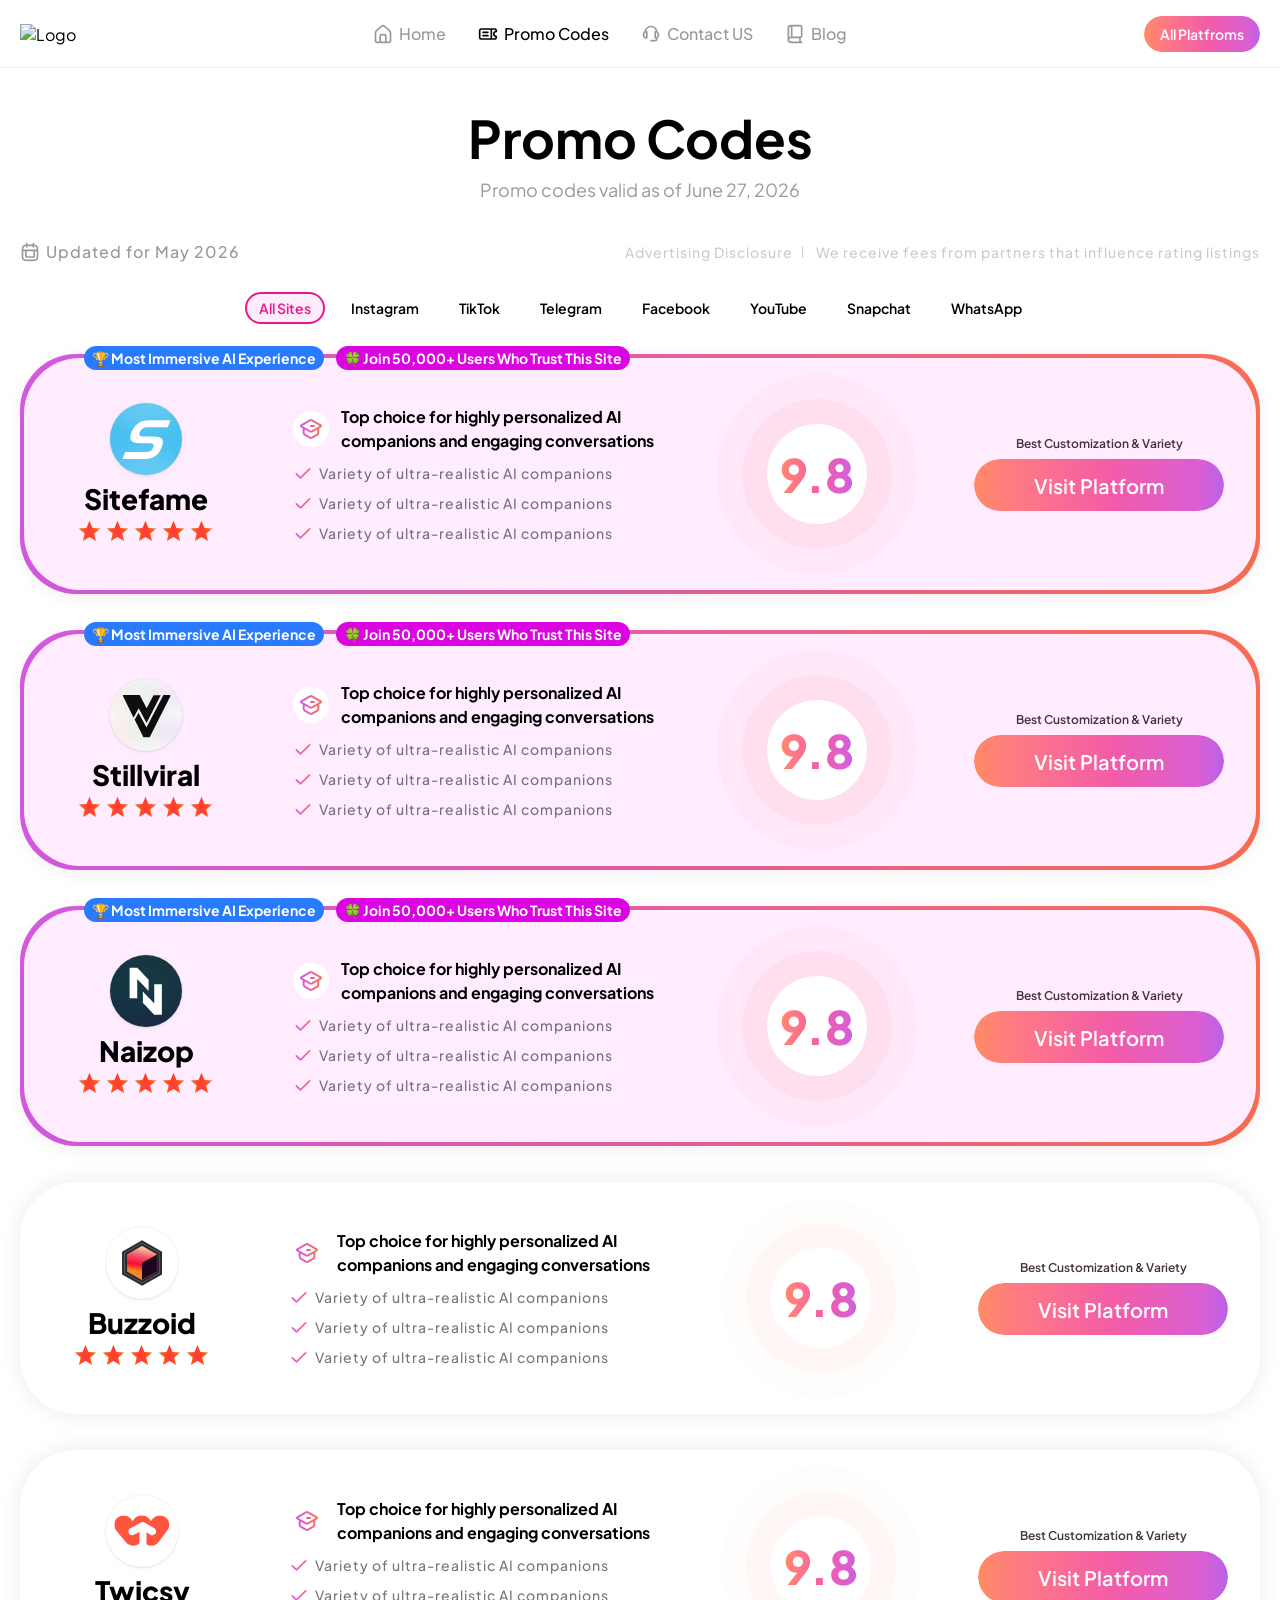
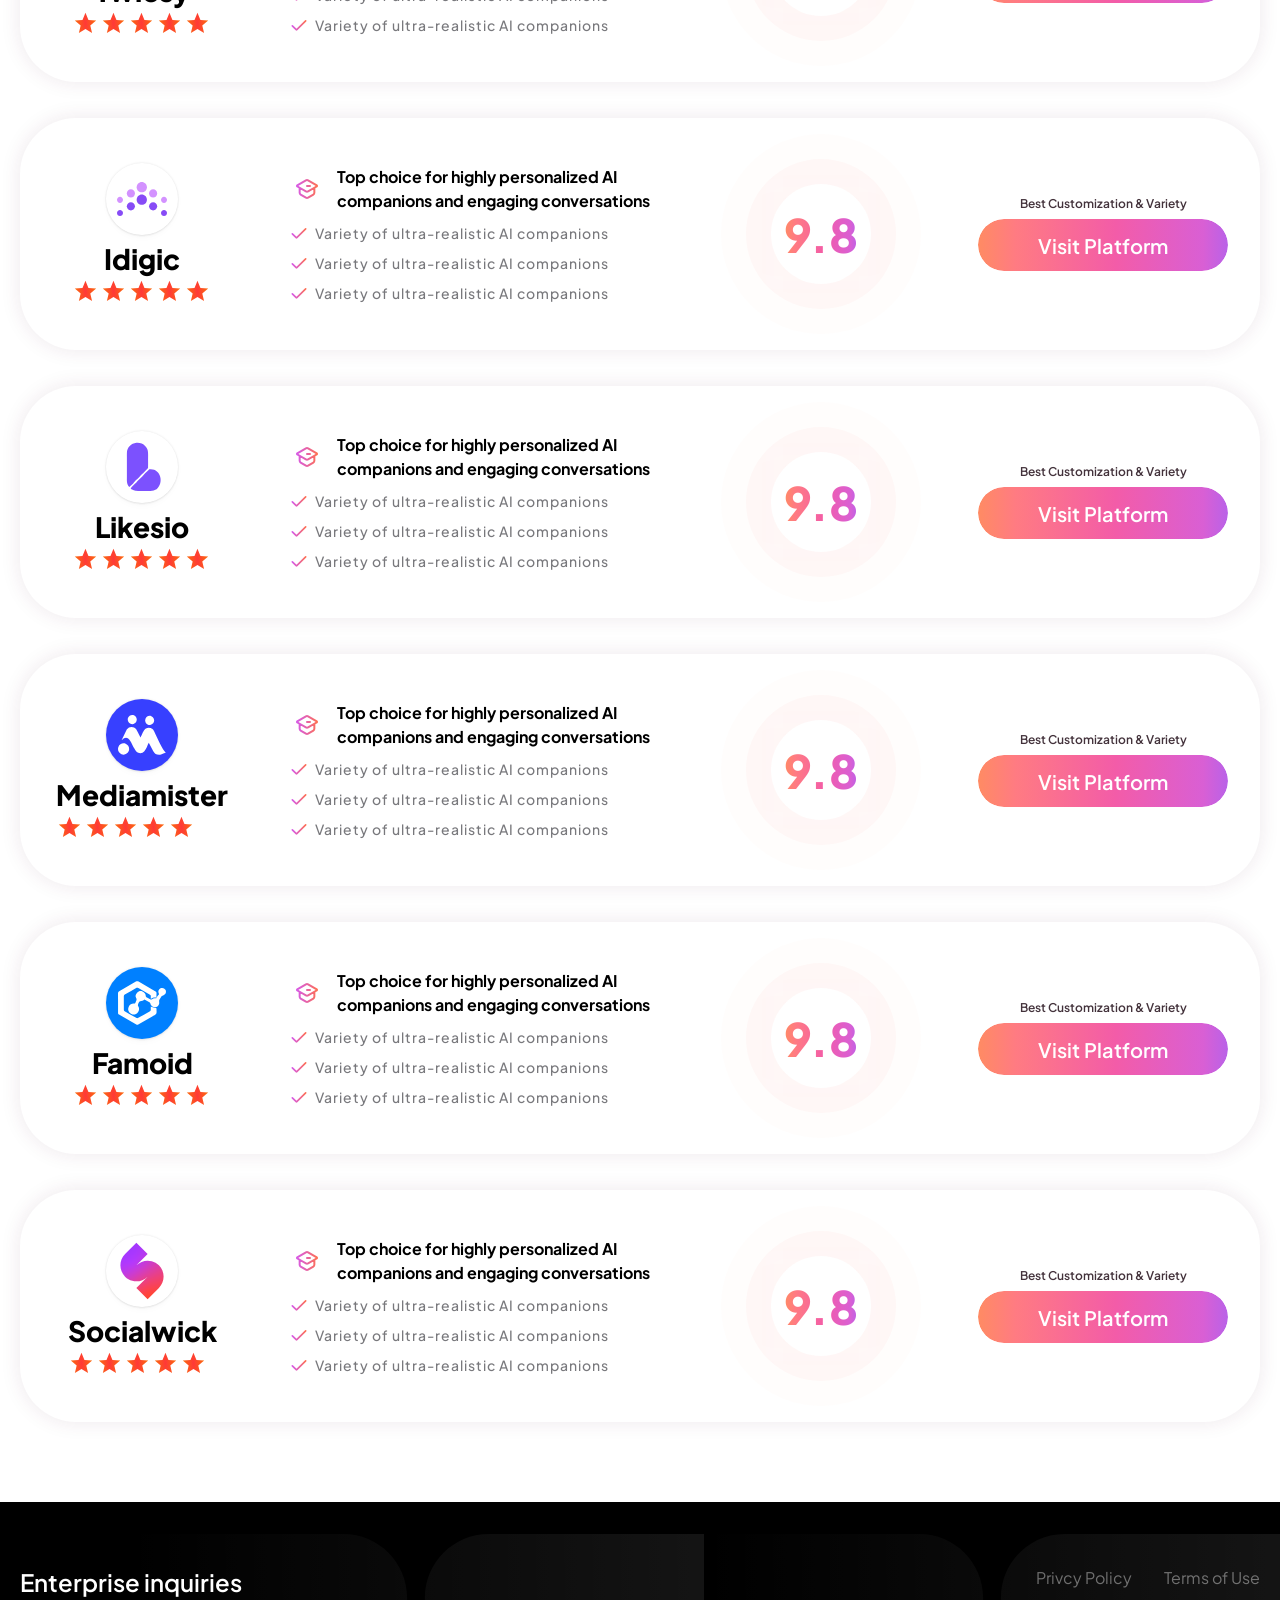
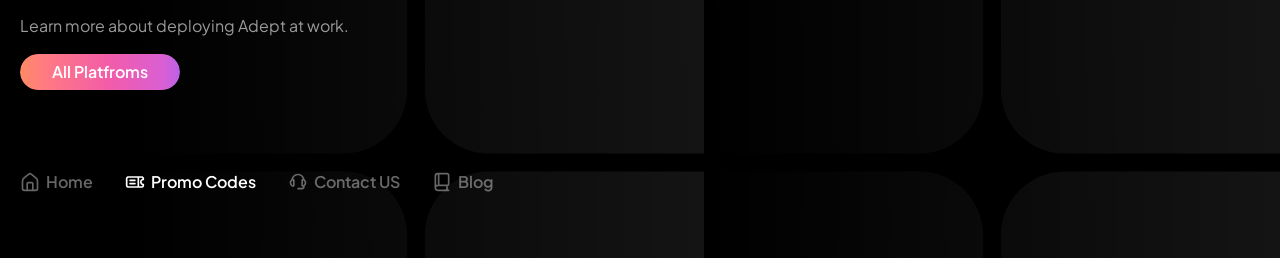
==== promo-codes.html @ 3a576f22 "create done promo codes page" ====
<!DOCTYPE html>
<html lang="en">

<head>
    <meta charset="UTF-8">
    <meta name="viewport" content="width=device-width, initial-scale=1.0">
    <title>Promo Codes | Growthvalid</title>
    <link rel="preconnect" href="https://fonts.googleapis.com">
    <link rel="preconnect" href="https://fonts.gstatic.com" crossorigin>
    <link href="https://fonts.googleapis.com/css2?family=Plus+Jakarta+Sans:ital,wght@0,200..800;1,200..800&display=swap"
        rel="stylesheet">
    <link rel="stylesheet" href="assets/css/styles.css">
</head>

<body>
    <div class="wrap-site">
        <header class="site-header">
            <div class="container">
                <div class="wrap-header">
                    <div class="site-logo">
                        <a href="index.html"><img src="assets/images/Logo.svg" alt="Logo"></a>
                    </div>
                    <div class="site-nav">
                        <ul>
                            <li>
                                <a href="index.html">
                                    <img src="assets/images/icon-home.svg" alt="">
                                    <span>Home</span>
                                </a>
                            </li>
                            <li class="current-menu-item">
                                <a href="promo-codes.html">
                                    <img src="assets/images/ticket.svg" alt="">
                                    <span>Promo Codes</span>
                                </a>
                            </li>
                            <li>
                                <a href="#">
                                    <img src="assets/images/headphones.svg" alt="">
                                    <span>Contact US</span>
                                </a>
                            </li>
                            <li>
                                <a href="#">
                                    <img src="assets/images/book.svg" alt="">
                                    <span>Blog</span>
                                </a>
                            </li>
                        </ul>
                    </div>
                    <div class="sth-right-header">
                        <a class="btn-default" href="#"><span>All Platfroms</span></a>
                        <div class="sth-btn-mobile">
                            <span></span>
                            <span></span>
                            <span></span>
                        </div>
                    </div>
                </div>
            </div>
            <div class="wrap-header-mobile">
                <div class="site-nav-mobile">
                    <ul>
                        <li>
                            <a href="index.html">
                                <img src="assets/images/icon-home.svg" alt="">
                                <span>Home</span>
                            </a>
                        </li>
                        <li class="current-menu-item">
                            <a href="promo-codes.html">
                                <img src="assets/images/ticket.svg" alt="">
                                <span>Promo Codes</span>
                            </a>
                        </li>
                        <li>
                            <a href="#">
                                <img src="assets/images/headphones.svg" alt="">
                                <span>Contact US</span>
                            </a>
                        </li>
                        <li>
                            <a href="#">
                                <img src="assets/images/book.svg" alt="">
                                <span>Blog</span>
                            </a>
                        </li>
                    </ul>
                </div>
                <div class="wrap-bottom-mobile">
                    <div class="menu-privacy">
                        <ul>
                            <li>
                                <a href="#">Privacy Policy</a>
                            </li>
                            <li>
                                <a href="#">Terms of Use</a>
                            </li>
                        </ul>
                    </div>
                    <div class="site-logo-mobile">
                        <img src="assets/images/Logo.png" alt="">
                    </div>
                </div>
            </div>
        </header>
    </div>

    <main id="main">
        <section class="promo-hero">
            <div class="container">
                <div class="promo-hero__content">
                    <h1 class="promo-hero__heading">
                        Promo Codes
                    </h1>
                    <p class="promo-hero__desc">Promo codes valid as of June 27, 2026</p>
                </div>

            </div>
        </section>

        <section id="all-sites" class="all-sites-sec">
            <div class="container">
                <div class="all-sites__header">
                    <div class="all-sites__updatetime">
                        <img src="assets/images/calendar.svg" alt="">
                        Updated for May 2026
                    </div>
                    <div class="all-sites__disclosure">
                        <p> <span>Advertising Disclosure</span>
                            <span>We receive fees from partners that influence rating listings</span>
                        </p>
                    </div>
                </div>
                <div class="all-sites-content">

                    <div class="all-sites-content__tabs">
                        <button class="active" data-tab="all">All Sites</button>
                        <button data-tab="instagram">Instagram</button>
                        <button data-tab="tiktok">TikTok</button>
                        <button data-tab="telegram">Telegram</button>
                        <button data-tab="facebook">Facebook</button>
                        <button data-tab="youtube">YouTube</button>
                        <button data-tab="snapchat">Snapchat</button>
                        <button data-tab="whatsapp">WhatsApp</button>
                    </div>

                    <div class="all-sites-content__list">

                        <article class="site-card site-card-highlight" data-category="all instagram">

                            <div class="site-card__inner">
                                <div class="site-card__badges">
                                    <span class="badge ">
                                        🏆 Most Immersive AI Experience
                                    </span>

                                    <span class="badge " style="background-color: #DB05E1;">
                                        🍀 Join 50,000+ Users Who Trust This Site
                                    </span>
                                </div>

                                <div class="site-card__logo">
                                    <img class="img-logo" src="assets/images/sitefame-logo.svg" alt="">
                                    <div class="logo-info">
                                        <h3 class="logo-name">Sitefame</h3>
                                        <div class="site-card__stars">
                                            <img src="assets/images/star-icon.svg" alt="">
                                            <img src="assets/images/star-icon.svg" alt="">
                                            <img src="assets/images/star-icon.svg" alt="">
                                            <img src="assets/images/star-icon.svg" alt="">
                                            <img src="assets/images/star-icon.svg" alt="">
                                        </div>
                                    </div>
                                    <div class="site-card__score site-card__score-mb">
                                        <span>9.8</span>
                                    </div>
                                </div>

                                <div class="site-card__content">

                                    <div class="site-card__title">
                                        <div class="icon">
                                            <img src="assets/images/academic-cap-icon.svg" alt="">
                                        </div>
                                        <h4 class="title">
                                            Top choice for highly personalized AI companions and engaging conversations
                                        </h4>
                                    </div>

                                    <ul class="site-card__features">
                                        <li>Variety of ultra-realistic AI companions</li>
                                        <li>Variety of ultra-realistic AI companions</li>
                                        <li>Variety of ultra-realistic AI companions</li>
                                    </ul>

                                </div>

                                <div class="site-card__score site-card__score-pc">
                                    <div class="score-circle score-circle--1">
                                        <div class="score-circle score-circle--2">
                                            <div class="score-circle score-circle--3">
                                                <span>9.8</span>
                                            </div>
                                        </div>
                                    </div>
                                </div>

                                <div class="site-card__action">

                                    <span class="site-card__label">
                                        Best Customization & Variety
                                    </span>

                                    <a href="#" class="btn-default site-card__button">
                                        <span>Visit Platform</span>
                                    </a>
                                </div>
                            </div>

                        </article>
                        <article class="site-card site-card-highlight" data-category="all tiktok">
                            <div class="site-card__inner">
                                <div class="site-card__badges">
                                    <span class="badge ">
                                        🏆 Most Immersive AI Experience
                                    </span>

                                    <span class="badge " style="background-color: #DB05E1;">
                                        🍀 Join 50,000+ Users Who Trust This Site
                                    </span>
                                </div>

                                <div class="site-card__logo">
                                    <img class="img-logo" src="assets/images/Stillviral-logo.svg" alt="">
                                    <div class="logo-info">
                                        <h3 class="logo-name">Stillviral</h3>
                                        <div class="site-card__stars">
                                            <img src="assets/images/star-icon.svg" alt="">
                                            <img src="assets/images/star-icon.svg" alt="">
                                            <img src="assets/images/star-icon.svg" alt="">
                                            <img src="assets/images/star-icon.svg" alt="">
                                            <img src="assets/images/star-icon.svg" alt="">
                                        </div>
                                    </div>
                                    <div class="site-card__score site-card__score-mb">
                                        <span>9.8</span>
                                    </div>
                                </div>

                                <div class="site-card__content">

                                    <div class="site-card__title">
                                        <div class="icon">
                                            <img src="assets/images/academic-cap-icon.svg" alt="">
                                        </div>
                                        <h4 class="title">
                                            Top choice for highly personalized AI companions and engaging conversations
                                        </h4>
                                    </div>

                                    <ul class="site-card__features">
                                        <li>Variety of ultra-realistic AI companions</li>
                                        <li>Variety of ultra-realistic AI companions</li>
                                        <li>Variety of ultra-realistic AI companions</li>
                                    </ul>

                                </div>

                                <div class="site-card__score site-card__score-pc">
                                    <div class="score-circle score-circle--1">
                                        <div class="score-circle score-circle--2">
                                            <div class="score-circle score-circle--3">
                                                <span>9.8</span>
                                            </div>
                                        </div>
                                    </div>
                                </div>

                                <div class="site-card__action">

                                    <span class="site-card__label">
                                        Best Customization & Variety
                                    </span>

                                    <a href="#" class="btn-default site-card__button">
                                        <span>Visit Platform</span>
                                    </a>
                                </div>
                            </div>

                        </article>
                        <article class="site-card site-card-highlight" data-category="all youtube whatsapp">
                            <div class="site-card__inner">
                                <div class="site-card__badges">
                                    <span class="badge ">
                                        🏆 Most Immersive AI Experience
                                    </span>

                                    <span class="badge " style="background-color: #DB05E1;">
                                        🍀 Join 50,000+ Users Who Trust This Site
                                    </span>
                                </div>

                                <div class="site-card__logo">
                                    <img class="img-logo" src="assets/images/naizop-logo.png" alt="">
                                    <div class="logo-info">
                                        <h3 class="logo-name">naizop</h3>
                                        <div class="site-card__stars">
                                            <img src="assets/images/star-icon.svg" alt="">
                                            <img src="assets/images/star-icon.svg" alt="">
                                            <img src="assets/images/star-icon.svg" alt="">
                                            <img src="assets/images/star-icon.svg" alt="">
                                            <img src="assets/images/star-icon.svg" alt="">
                                        </div>
                                    </div>
                                    <div class="site-card__score site-card__score-mb">
                                        <span>9.8</span>
                                    </div>
                                </div>

                                <div class="site-card__content">

                                    <div class="site-card__title">
                                        <div class="icon">
                                            <img src="assets/images/academic-cap-icon.svg" alt="">
                                        </div>
                                        <h4 class="title">
                                            Top choice for highly personalized AI companions and engaging conversations
                                        </h4>
                                    </div>

                                    <ul class="site-card__features">
                                        <li>Variety of ultra-realistic AI companions</li>
                                        <li>Variety of ultra-realistic AI companions</li>
                                        <li>Variety of ultra-realistic AI companions</li>
                                    </ul>

                                </div>

                                <div class="site-card__score site-card__score-pc">
                                    <div class="score-circle score-circle--1">
                                        <div class="score-circle score-circle--2">
                                            <div class="score-circle score-circle--3">
                                                <span>9.8</span>
                                            </div>
                                        </div>
                                    </div>
                                </div>

                                <div class="site-card__action">

                                    <span class="site-card__label">
                                        Best Customization & Variety
                                    </span>

                                    <a href="#" class="btn-default site-card__button">
                                        <span>Visit Platform</span>
                                    </a>
                                </div>
                            </div>

                        </article>
                        <article class="site-card " data-category="all instagram facebook">
                            <div class="site-card__inner">
                                <div class="site-card__logo">
                                    <img class="img-logo" src="assets/images/Buzzoid-logo.svg" alt="">
                                    <div class="logo-info">
                                        <h3 class="logo-name">Buzzoid</h3>
                                        <div class="site-card__stars">
                                            <img src="assets/images/star-icon.svg" alt="">
                                            <img src="assets/images/star-icon.svg" alt="">
                                            <img src="assets/images/star-icon.svg" alt="">
                                            <img src="assets/images/star-icon.svg" alt="">
                                            <img src="assets/images/star-icon.svg" alt="">
                                        </div>
                                    </div>
                                    <div class="site-card__score site-card__score-mb">
                                        <span>9.8</span>
                                    </div>
                                </div>

                                <div class="site-card__content">

                                    <div class="site-card__title">
                                        <div class="icon">
                                            <img src="assets/images/academic-cap-icon.svg" alt="">
                                        </div>
                                        <h4 class="title">
                                            Top choice for highly personalized AI companions and engaging conversations
                                        </h4>
                                    </div>

                                    <ul class="site-card__features">
                                        <li>Variety of ultra-realistic AI companions</li>
                                        <li>Variety of ultra-realistic AI companions</li>
                                        <li>Variety of ultra-realistic AI companions</li>
                                    </ul>

                                </div>

                                <div class="site-card__score site-card__score-pc">
                                    <div class="score-circle score-circle--1">
                                        <div class="score-circle score-circle--2">
                                            <div class="score-circle score-circle--3">
                                                <span>9.8</span>
                                            </div>
                                        </div>
                                    </div>
                                </div>

                                <div class="site-card__action">

                                    <span class="site-card__label">
                                        Best Customization & Variety
                                    </span>

                                    <a href="#" class="btn-default site-card__button">
                                        <span>Visit Platform</span>
                                    </a>
                                </div>
                            </div>

                        </article>
                        <article class="site-card " data-category="all snapchat facebook telegram">
                            <div class="site-card__inner">
                                <div class="site-card__logo">
                                    <img class="img-logo" src="assets/images/Twicsy-logo.svg" alt="">
                                    <div class="logo-info">
                                        <h3 class="logo-name">Twicsy</h3>
                                        <div class="site-card__stars">
                                            <img src="assets/images/star-icon.svg" alt="">
                                            <img src="assets/images/star-icon.svg" alt="">
                                            <img src="assets/images/star-icon.svg" alt="">
                                            <img src="assets/images/star-icon.svg" alt="">
                                            <img src="assets/images/star-icon.svg" alt="">
                                        </div>
                                    </div>
                                    <div class="site-card__score site-card__score-mb">
                                        <span>9.8</span>
                                    </div>
                                </div>

                                <div class="site-card__content">

                                    <div class="site-card__title">
                                        <div class="icon">
                                            <img src="assets/images/academic-cap-icon.svg" alt="">
                                        </div>
                                        <h4 class="title">
                                            Top choice for highly personalized AI companions and engaging conversations
                                        </h4>
                                    </div>

                                    <ul class="site-card__features">
                                        <li>Variety of ultra-realistic AI companions</li>
                                        <li>Variety of ultra-realistic AI companions</li>
                                        <li>Variety of ultra-realistic AI companions</li>
                                    </ul>

                                </div>

                                <div class="site-card__score site-card__score-pc">
                                    <div class="score-circle score-circle--1">
                                        <div class="score-circle score-circle--2">
                                            <div class="score-circle score-circle--3">
                                                <span>9.8</span>
                                            </div>
                                        </div>
                                    </div>
                                </div>

                                <div class="site-card__action">

                                    <span class="site-card__label">
                                        Best Customization & Variety
                                    </span>

                                    <a href="#" class="btn-default site-card__button">
                                        <span>Visit Platform</span>
                                    </a>
                                </div>
                            </div>

                        </article>
                        <article class="site-card " data-category="all youtube facebook telegram">
                            <div class="site-card__inner">
                                <div class="site-card__logo">
                                    <img class="img-logo" src="assets/images/Idigic-logo.svg" alt="">
                                    <div class="logo-info">
                                        <h3 class="logo-name">Idigic</h3>
                                        <div class="site-card__stars">
                                            <img src="assets/images/star-icon.svg" alt="">
                                            <img src="assets/images/star-icon.svg" alt="">
                                            <img src="assets/images/star-icon.svg" alt="">
                                            <img src="assets/images/star-icon.svg" alt="">
                                            <img src="assets/images/star-icon.svg" alt="">
                                        </div>
                                    </div>
                                    <div class="site-card__score site-card__score-mb">
                                        <span>9.8</span>
                                    </div>
                                </div>

                                <div class="site-card__content">

                                    <div class="site-card__title">
                                        <div class="icon">
                                            <img src="assets/images/academic-cap-icon.svg" alt="">
                                        </div>
                                        <h4 class="title">
                                            Top choice for highly personalized AI companions and engaging conversations
                                        </h4>
                                    </div>

                                    <ul class="site-card__features">
                                        <li>Variety of ultra-realistic AI companions</li>
                                        <li>Variety of ultra-realistic AI companions</li>
                                        <li>Variety of ultra-realistic AI companions</li>
                                    </ul>

                                </div>

                                <div class="site-card__score site-card__score-pc">
                                    <div class="score-circle score-circle--1">
                                        <div class="score-circle score-circle--2">
                                            <div class="score-circle score-circle--3">
                                                <span>9.8</span>
                                            </div>
                                        </div>
                                    </div>
                                </div>

                                <div class="site-card__action">

                                    <span class="site-card__label">
                                        Best Customization & Variety
                                    </span>

                                    <a href="#" class="btn-default site-card__button">
                                        <span>Visit Platform</span>
                                    </a>
                                </div>
                            </div>

                        </article>
                        <article class="site-card " data-category="all tiktok facebook telegram">
                            <div class="site-card__inner">
                                <div class="site-card__logo">
                                    <img class="img-logo" src="assets/images/Likesio-logo.svg" alt="">
                                    <div class="logo-info">
                                        <h3 class="logo-name">Likesio</h3>
                                        <div class="site-card__stars">
                                            <img src="assets/images/star-icon.svg" alt="">
                                            <img src="assets/images/star-icon.svg" alt="">
                                            <img src="assets/images/star-icon.svg" alt="">
                                            <img src="assets/images/star-icon.svg" alt="">
                                            <img src="assets/images/star-icon.svg" alt="">
                                        </div>
                                    </div>
                                    <div class="site-card__score site-card__score-mb">
                                        <span>9.8</span>
                                    </div>
                                </div>

                                <div class="site-card__content">

                                    <div class="site-card__title">
                                        <div class="icon">
                                            <img src="assets/images/academic-cap-icon.svg" alt="">
                                        </div>
                                        <h4 class="title">
                                            Top choice for highly personalized AI companions and engaging conversations
                                        </h4>
                                    </div>

                                    <ul class="site-card__features">
                                        <li>Variety of ultra-realistic AI companions</li>
                                        <li>Variety of ultra-realistic AI companions</li>
                                        <li>Variety of ultra-realistic AI companions</li>
                                    </ul>

                                </div>

                                <div class="site-card__score site-card__score-pc">
                                    <div class="score-circle score-circle--1">
                                        <div class="score-circle score-circle--2">
                                            <div class="score-circle score-circle--3">
                                                <span>9.8</span>
                                            </div>
                                        </div>
                                    </div>
                                </div>

                                <div class="site-card__action">

                                    <span class="site-card__label">
                                        Best Customization & Variety
                                    </span>

                                    <a href="#" class="btn-default site-card__button">
                                        <span>Visit Platform</span>
                                    </a>
                                </div>
                            </div>

                        </article>
                        <article class="site-card " data-category="all snapchat tiktok telegram">
                            <div class="site-card__inner">
                                <div class="site-card__logo">
                                    <img class="img-logo" src="assets/images/Mediamister-logo.svg" alt="">
                                    <div class="logo-info">
                                        <h3 class="logo-name">Mediamister</h3>
                                        <div class="site-card__stars">
                                            <img src="assets/images/star-icon.svg" alt="">
                                            <img src="assets/images/star-icon.svg" alt="">
                                            <img src="assets/images/star-icon.svg" alt="">
                                            <img src="assets/images/star-icon.svg" alt="">
                                            <img src="assets/images/star-icon.svg" alt="">
                                        </div>
                                    </div>
                                    <div class="site-card__score site-card__score-mb">
                                        <span>9.8</span>
                                    </div>
                                </div>

                                <div class="site-card__content">

                                    <div class="site-card__title">
                                        <div class="icon">
                                            <img src="assets/images/academic-cap-icon.svg" alt="">
                                        </div>
                                        <h4 class="title">
                                            Top choice for highly personalized AI companions and engaging conversations
                                        </h4>
                                    </div>

                                    <ul class="site-card__features">
                                        <li>Variety of ultra-realistic AI companions</li>
                                        <li>Variety of ultra-realistic AI companions</li>
                                        <li>Variety of ultra-realistic AI companions</li>
                                    </ul>

                                </div>

                                <div class="site-card__score site-card__score-pc">
                                    <div class="score-circle score-circle--1">
                                        <div class="score-circle score-circle--2">
                                            <div class="score-circle score-circle--3">
                                                <span>9.8</span>
                                            </div>
                                        </div>
                                    </div>
                                </div>

                                <div class="site-card__action">

                                    <span class="site-card__label">
                                        Best Customization & Variety
                                    </span>

                                    <a href="#" class="btn-default site-card__button">
                                        <span>Visit Platform</span>
                                    </a>
                                </div>
                            </div>

                        </article>
                        <article class="site-card " data-category="all facebook telegram">
                            <div class="site-card__inner">
                                <div class="site-card__logo">
                                    <img class="img-logo" src="assets/images/Famoid-logo.svg" alt="">
                                    <div class="logo-info">
                                        <h3 class="logo-name">Famoid</h3>
                                        <div class="site-card__stars">
                                            <img src="assets/images/star-icon.svg" alt="">
                                            <img src="assets/images/star-icon.svg" alt="">
                                            <img src="assets/images/star-icon.svg" alt="">
                                            <img src="assets/images/star-icon.svg" alt="">
                                            <img src="assets/images/star-icon.svg" alt="">
                                        </div>
                                    </div>
                                    <div class="site-card__score site-card__score-mb">
                                        <span>9.8</span>
                                    </div>
                                </div>

                                <div class="site-card__content">

                                    <div class="site-card__title">
                                        <div class="icon">
                                            <img src="assets/images/academic-cap-icon.svg" alt="">
                                        </div>
                                        <h4 class="title">
                                            Top choice for highly personalized AI companions and engaging conversations
                                        </h4>
                                    </div>

                                    <ul class="site-card__features">
                                        <li>Variety of ultra-realistic AI companions</li>
                                        <li>Variety of ultra-realistic AI companions</li>
                                        <li>Variety of ultra-realistic AI companions</li>
                                    </ul>

                                </div>

                                <div class="site-card__score site-card__score-pc">
                                    <div class="score-circle score-circle--1">
                                        <div class="score-circle score-circle--2">
                                            <div class="score-circle score-circle--3">
                                                <span>9.8</span>
                                            </div>
                                        </div>
                                    </div>
                                </div>

                                <div class="site-card__action">

                                    <span class="site-card__label">
                                        Best Customization & Variety
                                    </span>

                                    <a href="#" class="btn-default site-card__button">
                                        <span>Visit Platform</span>
                                    </a>
                                </div>
                            </div>

                        </article>
                        <article class="site-card " data-category="all telegram">
                            <div class="site-card__inner">
                                <div class="site-card__logo">
                                    <img class="img-logo" src="assets/images/Socialwick-logo.svg" alt="">
                                    <div class="logo-info">
                                        <h3 class="logo-name">Socialwick</h3>
                                        <div class="site-card__stars">
                                            <img src="assets/images/star-icon.svg" alt="">
                                            <img src="assets/images/star-icon.svg" alt="">
                                            <img src="assets/images/star-icon.svg" alt="">
                                            <img src="assets/images/star-icon.svg" alt="">
                                            <img src="assets/images/star-icon.svg" alt="">
                                        </div>
                                    </div>
                                    <div class="site-card__score site-card__score-mb">
                                        <span>9.8</span>
                                    </div>
                                </div>

                                <div class="site-card__content">

                                    <div class="site-card__title">
                                        <div class="icon">
                                            <img src="assets/images/academic-cap-icon.svg" alt="">
                                        </div>
                                        <h4 class="title">
                                            Top choice for highly personalized AI companions and engaging conversations
                                        </h4>
                                    </div>

                                    <ul class="site-card__features">
                                        <li>Variety of ultra-realistic AI companions</li>
                                        <li>Variety of ultra-realistic AI companions</li>
                                        <li>Variety of ultra-realistic AI companions</li>
                                    </ul>

                                </div>

                                <div class="site-card__score site-card__score-pc">
                                    <div class="score-circle score-circle--1">
                                        <div class="score-circle score-circle--2">
                                            <div class="score-circle score-circle--3">
                                                <span>9.8</span>
                                            </div>
                                        </div>
                                    </div>
                                </div>

                                <div class="site-card__action">

                                    <span class="site-card__label">
                                        Best Customization & Variety
                                    </span>

                                    <a href="#" class="btn-default site-card__button">
                                        <span>Visit Platform</span>
                                    </a>
                                </div>
                            </div>

                        </article>

                    </div>

                    </d>
                </div>
        </section>

    </main>
    <footer class="footer-site">
        <div class="footer-inner">
            <div class="footer-deco">
                <img src="assets/images/footer-image.svg" alt="" class="img-1 on-pc">
                <img src="assets/images/footer-image.svg" alt="" class="img-2 on-pc">
                <img src="assets/images/footer-deco-mb.svg" alt="" class="img-3 on-mb">
            </div>
            <div class="container">
                <div class="footer-content">
                    <div class="footer-left">
                        <div class="footer-left__top">
                            <div class="footer-title">Enterprise inquiries</div>
                            <p class="footer-desc">Learn more about deploying Adept at work.</p>
                            <a href="#" class="btn-default footer-btn"><span>All Platfroms</span></a>
                        </div>
                        <div class="footer-left__bottom">
                            <div class="footer-menus">
                                <ul>
                                    <li>
                                        <a href="index.html">
                                            <img src="assets/images/icon-home-white.svg" alt="">
                                            <span>Home</span>
                                        </a>
                                    </li>
                                    <li class="current-menu-item">
                                        <a href="promo-codes.html">
                                            <img src="assets/images/ticket-white.svg" alt="">
                                            <span>Promo Codes</span>
                                        </a>
                                    </li>
                                    <li>
                                        <a href="#">
                                            <img src="assets/images/headphones-white.svg" alt="">
                                            <span>Contact US</span>
                                        </a>
                                    </li>
                                    <li>
                                        <a href="#">
                                            <img src="assets/images/book-white.svg" alt="">
                                            <span>Blog</span>
                                        </a>
                                    </li>
                                </ul>
                            </div>
                        </div>
                    </div>
                    <div class="footer-right">
                        <div class="footer-links">
                            <ul>
                                <li>
                                    <a href="#">Privcy Policy</a>
                                </li>
                                <li>
                                    <a href="#">Terms of Use</a>
                                </li>
                            </ul>
                        </div>
                        <a href="index.html" class="footer-logo">
                            <img src="assets/images/Logo-white.svg" alt="">
                        </a>
                    </div>
                </div>
            </div>
        </div>
    </footer>

    <script src="assets/js/jquery-3.7.1.min.js"></script>
    <script src="assets/js/main.js"></script>
</body>

</html>
---- assets/css/styles.css ----
*,
*:before,
*:after {
    box-sizing: border-box;
}

* {
    margin: 0;
    padding: 0;
    font: inherit;
}

img,
picture,
svg,
video {
    display: block;
    max-width: 100%;
    height: auto;
}

html {
    scroll-behavior: smooth;
}

a {
    text-decoration: none;
    color: inherit;
    transition: all 0.3s ease-in-out;
}

input,
select,
textarea {
    background-color: transparent;
    outline: none;
}

button {
    cursor: pointer;
    background-color: transparent;
    outline: none;
    border: 0;
}

body {
    min-height: 100vh;
    font-weight: 400;
    font-size: 16px;
    font-family: "Plus Jakarta Sans", sans-serif;
    line-height: normal;
    color: #000;
    background: #fff;
}

p {
    margin-bottom: 1em;
}

p:last-child,
p:last-of-type {
    margin-bottom: 0;
}

body.menu-open {
    overflow: hidden;
}

main {
    min-height: 100vh;
}

.on-pc {
    display: block;
}

.on-mb {
    display: none;
}

.container {
    max-width: 1360px;
    padding-left: 20px;
    padding-right: 20px;
    margin-left: auto;
    margin-right: auto;
}

.site-header {
    border-bottom: 1px solid #0000000D;
    position: relative;
}

.wrap-header {
    display: flex;
    justify-content: space-between;
    align-items: center;
    padding: 16px 0 15px;
}

.btn-default {
    color: #fff;
    border-radius: 54px;
    padding: 8px 16px;
    font-weight: 600;
    font-size: 14px;
    line-height: 20px;
    letter-spacing: 0%;
    position: relative;
    overflow: hidden;
    display: inline-flex;
    justify-content: center;
    align-items: center;
}

.btn-default::before,
.btn-default::after {
    content: "";
    position: absolute;
    inset: 0;
    border-radius: inherit;
    transition: opacity .4s ease;
    z-index: 1;
    pointer-events: none;
}

.btn-default>* {
    position: relative;
    z-index: 2;
}

.btn-default::before {
    background: linear-gradient(90deg,
            #ff8b63 0%,
            #ff7b82 15%,
            #f35ca8 55%,
            #d95fd4 90%,
            #b962e8 100%);
}

.btn-default::after {
    background: linear-gradient(90deg,
            #b962e8 0%,
            #d95fd4 15%,
            #f35ca8 55%,
            #ff7b82 90%,
            #ff8b63 100%);
    opacity: 0;
}

.btn-default:hover::after {
    opacity: 1;
}

.site-logo {
    max-width: 182px;
}

.site-logo a {
    display: flex;
    align-items: center;
}

.site-logo img {
    vertical-align: middle;
}

.site-nav ul {
    display: flex;
    column-gap: 32px;
}

.site-nav li a {
    opacity: 0.4;
    transition: all 0.3s ease-in-out;
}

.site-nav li {
    list-style: none;
}

.site-nav li.active a {
    opacity: 1;
}

.site-nav li a {
    display: flex;
    align-items: center;
    font-weight: 500;
    font-size: 16px;
    line-height: 24px;
    letter-spacing: 0%;
    color: #000;
    gap: 6px;
    text-decoration: none;
}

.site-nav li a img {
    max-width: 20px;
}

.site-nav li a:hover {
    opacity: 1;
}

.site-nav li.current-menu-item a {
    opacity: 1;
}

.sth-btn-mobile {
    display: none;
    cursor: pointer;
    height: 36px;
    width: 36px;
    border-radius: 50%;
    align-items: center;
    justify-content: center;
    flex-direction: column;
    border: 1px solid #00000005;
    box-shadow:
        0px 0px 1px 0px rgba(2, 2, 3, 0.10),
        0px 1px 1px 0px rgba(2, 2, 3, 0.05),
        0px 2px 2px 0px rgba(2, 2, 3, 0.025),
        0px 4px 2px 0px rgba(2, 2, 3, 0.01);
}

.sth-btn-mobile span {
    display: block;
    width: 16px;
    height: 2px;
    background-color: #979797;
    margin-bottom: 4px;
    transition: all 0.3s ease-in-out;
    transform-origin: center;
}

.sth-btn-mobile span:last-child {
    margin-bottom: 0;
}

.sth-btn-mobile.active span:first-child {
    transform: translateY(6px) rotate(45deg);
}

.sth-btn-mobile.active span:nth-child(2) {
    transform: rotate(-45deg);
}

.sth-btn-mobile.active span:last-child {
    opacity: 0;
}

.sth-right-header {
    display: flex;
    gap: 16px;
    align-items: center;
}



.site-nav-mobile li a {
    display: flex;
    align-items: center;
    font-weight: 500;
    font-size: 24px;
    line-height: 30px;
    letter-spacing: 0%;
    color: #000;
    gap: 8px;
    text-decoration: none;
    opacity: 0.4;
}

.site-nav-mobile li {
    margin-bottom: 32px;
    list-style: none;
}

.site-nav-mobile li:last-child {
    margin-bottom: 0;
}

.site-nav-mobile li a img {
    width: 24px;
}

.site-nav-mobile li.current-menu-item a {
    opacity: 1;
}

.wrap-header-mobile {
    padding: 32px 20px 24px;
    min-height: calc(100dvh - 68px);
    display: flex;
    flex-direction: column;
    justify-content: space-between;
    gap: 48px;
    position: absolute;
    top: 100%;
    left: 0;
    width: 100%;
    z-index: 99;
    background: #fff;
    opacity: 0;
    visibility: hidden;
    transform: translateY(-10px);
    transition: all .4s ease;
    pointer-events: none;
}

.wrap-header-mobile.active {
    opacity: 1;
    visibility: visible;
    transform: translateY(0);
    pointer-events: auto;
}

.wrap-header-mobile .menu-privacy ul {
    list-style: none;
    display: flex;
    flex-wrap: wrap;
    gap: 32px;
    justify-content: center;
}

.wrap-header-mobile .menu-privacy ul li a {
    font-size: 16px;
    line-height: 1.5;
    opacity: 0.4;
}

.wrap-header-mobile .menu-privacy ul li a:hover {
    opacity: 1;
}

.site-logo-mobile {
    text-align: center;
    margin-top: 24px;
}

.site-logo-mobile img {
    max-width: 182px;
    width: 100%;
    margin: 0 auto;
}

.home-hero {
    background: url('../images/bg-1.png') no-repeat center / cover;
    padding: 50px 0;
    color: #fff;
    position: relative;
    overflow: hidden;
}

.home-hero .container {
    max-width: 1432px;
}

.home-hero__heading {
    font-weight: 800;
    font-size: 48px;
    line-height: 1.25;
    text-transform: uppercase;
    max-width: 60.48%;
}

.home-hero__image {
    position: absolute;
    right: 0px;
    top: 7%;
    width: 39.52%;
    z-index: 1;
}

.home-hero__image img {
    width: 100%;
}

.home-hero__image .img-mb {
    display: none;
}

.top-sites-sec {
    position: relative;
    z-index: 2;
    margin-top: -10px;
    padding-bottom: 32px;
}

.top-sites-sec .container {
    max-width: 1280px;
}

.top-sites__content {
    background-color: #fff;
    box-shadow: 0px 0px 200px 0px #2C2C2C12, 0px 0px 0px 10px #FFFFFF40;
    backdrop-filter: blur(200px);
    min-height: 204px;
    border-radius: 60px;
    -webkit-backdrop-filter: blur(200px);
    padding: 32px;

}

.top-sites__heading {
    font-size: 24px;
    line-height: 1.25;
    font-weight: 700;
}

.top-sites__more-plaforms {
    display: inline-flex;
    gap: 2px;
    font-weight: 500;
    font-size: 14px;
    line-height: normal;
}

.top-sites__more-plaforms img {
    width: 16px;
    height: 16px;
    object-fit: contain;
    margin-top: 2px;
}

.top-sites__content .top-sites__header {
    display: flex;
    align-items: center;
    justify-content: space-between;
    gap: 32px;
    margin-bottom: 24px;
}

.top-sites__more-plaforms span {
    display: inline-block;
    background: linear-gradient(90deg, #FE7053 0%, #E663A6 50.48%, #D75BE5 100%);
    -webkit-background-clip: text;
    background-clip: text;
    -webkit-text-fill-color: transparent;
    color: transparent;
}

.top-sites__list {
    display: grid;
    grid-template-columns: repeat(3, 1fr);
    grid-gap: 20px 16px;
}

.top-sites__list .item {
    position: relative;
    box-shadow: 0px 0px 20px 0px #541C411A;
    background: #FFFFFF01;
    padding: 16px;
    border-radius: 32px;

}

.top-sites__list .item-inner {
    display: flex;
    flex-wrap: wrap;
    gap: 16px;
    justify-content: space-between;
}

.top-sites__list .item-left {
    display: flex;
    align-items: center;
    gap: 12px;
}

.top-sites__list .item-right {
    display: flex;
    flex-direction: column;
    justify-content: space-between;
}

.top-sites__list .item-img {
    width: 54px;
    height: 54px;
    object-fit: contain;
    flex-shrink: 0;
    border-radius: 50%;
    filter:
        drop-shadow(0 0 1px rgba(2, 2, 3, 0.10)) drop-shadow(0 1px 1px rgba(2, 2, 3, 0.05)) drop-shadow(0 2px 2px rgba(2, 2, 3, 0.02)) drop-shadow(0 4px 2px rgba(2, 2, 3, 0.01));
}

.top-sites__list .item-title {
    font-weight: 800;
    font-size: 24px;
    text-transform: capitalize;
}

.top-sites__list .item-rating {
    display: flex;
    align-items: center;
    gap: 4px;
    padding: 3px 0;
}

.top-sites__list .item-rating .rating-number {
    font-weight: 600;
    font-size: 20px;
    line-height: 1;
    letter-spacing: 1px;
}

.top-sites__list .item-rating .rating-stars {
    display: flex;
}

.top-sites__list .item-rating .rating-stars img {
    width: 18px;
    height: 18px;
    object-fit: contain;
}

.top-sites__list .item-btn {
    padding: 4px 34px;
    font-size: 14px;
    line-height: 20px;
}

.top-sites__list .item-label {
    position: absolute;
    left: 50%;
    transform: translateX(-50%);
    top: -10px;
    font-weight: 700;
    font-size: 14px;
    display: inline-block;
    text-transform: uppercase;
    color: #FFFFFF;
    background: linear-gradient(91.83deg, #1872EC -65.41%, #30C0F0 -11.77%, #EC1886 41.87%, #DB05E1 95.51%, #1872EC 149.15%);
    padding: 3px 8px;
    border-radius: 999px;
    z-index: 2;
}

.top-sites__more-plaforms-mb {
    text-align: center;
    margin-top: 16px;
}

.all-sites-sec {
    padding-bottom: 80px;
}

.all-sites-sec .container {
    max-width: 1280px;
}

.all-sites__header {
    display: flex;
    flex-wrap: wrap;
    justify-content: space-between;
    gap: 32px;
    margin-bottom: 16px;
}

.all-sites__updatetime {
    display: inline-flex;
    align-items: center;
    gap: 6px;
    font-weight: 500;
    font-size: 16px;
    line-height: 20px;
    letter-spacing: 1px;
    opacity: 0.4;
}

.all-sites__updatetime img {
    width: 20px;
    height: 20px;
    object-fit: cover;
}

.all-sites__disclosure {
    display: flex;
    flex-wrap: wrap;
    font-weight: 500;
    font-size: 14px;
    line-height: 20px;
    letter-spacing: 1px;
    opacity: 0.2;
}

.all-sites__disclosure span {
    position: relative;
    padding: 0 10px;
}

.all-sites__disclosure span::before {
    content: "";
    position: absolute;
    position: absolute;
    top: 50%;
    transform: translateY(-50%);
    right: 0;
    width: 1px;
    height: 60%;
    background-color: #000000;
}

.all-sites__disclosure span:first-child {
    padding-left: 0;
}

.all-sites__disclosure span:last-child {
    padding-right: 0;
}

.all-sites__disclosure span:last-child::before {
    display: none;
}


.all-sites-content {}

.all-sites-content__tabs {
    display: flex;
    align-items: center;
    gap: 12px;
    justify-content: center;
    padding: 14px 0;
    margin-bottom: 16px;

    overflow-x: auto;
    overflow-y: hidden;

    white-space: nowrap;
}

.all-sites-content__tabs button {
    border: 2px solid transparent;
    background: transparent;
    padding: 4px 12px;
    cursor: pointer;
    font-weight: 600;
    font-size: 14px;
    line-height: 20px;
    letter-spacing: 0px;
    color: #000000;
    transition: all 0.3s ease-in-out;
    border-radius: 16px;
}

.all-sites-content__tabs button:hover {
    color: #EB188A;
}

.all-sites-content__tabs button.active {
    color: #EB188A;
    border-color: #EB188A;
    background-color: #FDEDFC;
}


.all-sites-content__list {
    display: flex;
    flex-direction: column;
    gap: 36px;
}

.site-card {
    position: relative;
    align-items: center;
    border-radius: 56px;
}

.site-card__inner {
    display: grid;
    grid-template-columns: 180px 1fr 200px 250px;
    align-items: center;
    gap: 57px;
    border-radius: inherit;
    padding: 16px 32px;
    background: #FFFFFF01;
    box-shadow: 0px 0px 20px 0px #541C411A;

}

.site-card.site-card-highlight {
    padding: 4px;
    background: linear-gradient(270deg, #FE7053 0%, #E663A6 50.48%, #D75BE5 100%);

}

.site-card.site-card-highlight .site-card__inner {
    background-color: #FFECFF;
    box-shadow: 0px 4px 20px 0px #541C411A;
}


.site-card__badges {
    position: absolute;
    top: -8px;
    left: 64px;
    display: flex;
    gap: 12px;
    flex-wrap: wrap;
    z-index: 2;
    white-space: nowrap;
}

.site-card__badges .badge {
    font-weight: 700;
    font-size: 14px;
    line-height: 18px;
    display: inline-flex;
    align-items: center;
    justify-content: center;
    padding: 3px 8px;
    border-radius: 999px;
    color: #fff;
    background-color: #287BFF;
}



.site-card__logo {
    text-align: center;
    display: flex;
    align-items: center;
    justify-content: center;
    flex-direction: column;
}

.site-card__logo .img-logo {
    width: 72px;
    height: 72px;
    border-radius: 50%;
    object-fit: contain;
    margin-bottom: 6px;
    filter:
        drop-shadow(0 0 1px rgba(2, 2, 3, 0.10)) drop-shadow(0 1px 1px rgba(2, 2, 3, 0.05)) drop-shadow(0 2px 2px rgba(2, 2, 3, 0.02)) drop-shadow(0 4px 2px rgba(2, 2, 3, 0.01));
}

.site-card__logo .logo-name {
    font-weight: 800;
    font-size: 28px;
    text-transform: capitalize;
    margin-bottom: 2px;
}

.site-card__stars {
    display: flex;
}

.site-card__stars img {
    width: 28px;
    height: 28px;
    object-fit: contain;
}


.site-card__content {
    display: flex;
    flex-direction: column;
    gap: 10px;
    padding: 16px 0;
}

.site-card__title {
    display: flex;
    align-items: center;
    gap: 12px;
}

.site-card__title .icon {
    width: 36px;
    height: 36px;
    border-radius: 50%;
    background-color: #fff;
    padding: 6px;
    flex-shrink: 0;
}

.site-card__title .icon img {
    width: 100%;
    height: 100%;
    object-fit: contain;
}

.site-card__title .title {
    font-weight: 700;
    font-size: 16px;
    line-height: 1.5;
}

.site-card__features {
    margin: 0;
    padding: 0;
    list-style: none;
}

.site-card__features li {
    position: relative;
    margin-bottom: 10px;
    font-weight: 500;
    font-size: 14px;
    letter-spacing: 1px;
    color: rgb(30, 30, 36, 0.6);
    padding: 1px 0 1px 26px;
}

.site-card__features li:last-child {
    margin-bottom: 0;
}

.site-card__features li::before {
    content: "";
    position: absolute;
    left: 0;
    top: 0;
    width: 20px;
    height: 20px;
    background: url('../images/check-icon.svg') no-repeat center / contain;
}




.site-card__score {
    display: flex;
    justify-content: center;
    align-items: center;
}

.site-card__score-mb {
    display: none;
}

.score-circle {
    border-radius: 50%;
    display: flex;
    justify-content: center;
    align-items: center;
}


.score-circle--1 {
    width: 100%;
    aspect-ratio: 1;
    background: rgba(255, 137, 92, 0.02);
    backdrop-filter: blur(30px);
    -webkit-backdrop-filter: blur(30px);
}

.score-circle--2 {
    width: calc(100% - 50px);
    aspect-ratio: 1;
    background: rgba(248, 117, 153, 0.04);
    backdrop-filter: blur(30px);
    -webkit-backdrop-filter: blur(30px);
}

.score-circle--3 {
    width: calc(100% - 50px);
    aspect-ratio: 1;
    background: #fff;
}


.site-card__score span {
    font-weight: 800;
    font-size: 46px;
    text-transform: uppercase;
    background: linear-gradient(90deg,
            #ff8b63 0%,
            #ff7b82 15%,
            #f35ca8 55%,
            #d95fd4 90%,
            #b962e8 100%);
    -webkit-background-clip: text;
    -webkit-text-fill-color: transparent;
}


.site-card.site-card-highlight .score-circle--1 {
    background: rgba(255, 137, 92, 0.04);
}

.site-card.site-card-highlight .score-circle--2 {
    background: rgba(248, 117, 153, 0.05);
}

.site-card__action {
    display: flex;
    align-items: center;
    justify-content: center;
    flex-direction: column;
    gap: 8px;
}

.site-card__label {
    font-weight: 600;
    font-size: 12px;
    line-height: 14px;
    display: inline-block;
    color: #43323B;
}

.site-card__button {
    font-size: 20px;
    line-height: 25px;
    padding: 13.5px 24px;
    width: 100%;
}

.gambling-sites-overview-sec {
    padding-bottom: 80px;
}

.gambling-sites-overview-sec .container {
    max-width: 1280px;
}

.gambling-sites-overview-sec .title {
    font-weight: 700;
    font-size: 36px;
    line-height: 48px;
    text-align: center;
    text-transform: capitalize;
    padding: 6px 0;
    margin-bottom: 24px;

}

.gambling-sites-overview-sec .desc {
    font-size: 16px;
    line-height: 1.5;
    color: rgba(0, 0, 0, 0.6);
    font-weight: 500;
}

.gambling-sites-overview-sec .overview-contents {
    display: flex;
    flex-direction: column;
    gap: 40px;
}

.faq-section {
    background-color: #F8F5F3;
    padding: 40px 0 80px;
}

.faq-section .container {
    max-width: 1280px;
}

.faq-header {
    display: flex;
    align-items: center;
    justify-content: center;
    flex-direction: column;
    text-align: center;
    gap: 6px;
    margin-bottom: 28px;
}

.faq-subheading {
    font-weight: 500;
    font-size: 12px;
    letter-spacing: 4px;
    text-transform: uppercase;
    background: radial-gradient(52.82% 244.64% at 50% 50%, #FF3838 0%, #FA7603 100%);
    -webkit-background-clip: text;
    background-clip: text;
    -webkit-text-fill-color: transparent;
    color: transparent;
}

.faq-heading {
    font-weight: 700;
    font-size: 36px;
    line-height: 48px;
    padding: 6px 0;
    text-transform: capitalize;
}

.faq-desc {
    font-size: 18px;
    line-height: 24px;
    color: rgba(0, 0, 0, 0.4);
}

.faq-list {
    display: flex;
    flex-direction: column;
    gap: 8px;
    max-width: 1000px;
    margin: 0 auto;
}

.faq-item {
    background: #fff;
    border-radius: 20px;
    overflow: hidden;
}

.faq-question {
    width: 100%;
    border: 0;
    cursor: pointer;
    display: flex;
    justify-content: space-between;
    align-items: center;
    padding: 24px;

}

.faq-question .faq-title {
    font-weight: 600;
    font-size: 18px;
    line-height: 24px;
}

.faq-toggle {
    width: 24px;
    height: 24px;
    flex-shrink: 0;
    border-radius: 50%;
    background-color: #F1F3F9;
    display: flex;
    justify-content: center;
    align-items: center;
    position: relative;
}

.faq-toggle img {
    position: absolute;
    top: 50%;
    left: 50%;
    transform: translate(-50%, -50%);
    width: 16px;
    transition: opacity .25s ease;
}

.faq-open {
    opacity: 1;
    width: 16px;
}

.faq-close {
    opacity: 0;
}

.faq-item.active .faq-open {
    opacity: 0;
}

.faq-item.active .faq-close {
    opacity: 1;
}

.faq-item.active .faq-toggle {
    background: radial-gradient(52.82% 244.64% at 50% 50%, #FF3838 0%, #FA7603 100%);

}

.faq-answer {
    display: none;
    padding: 0 24px 24px;
    font-weight: 500;
    font-size: 14px;
    line-height: 20px;
    color: rgba(0, 0, 0, 0.6);
}

.footer-site {
    background: #000;
    min-height: 356px;
    overflow: hidden;
    padding: 64px 0;
    color: #fff;
}

.footer-site .footer-deco {
    position: absolute;
    top: -32px;
    right: 0;
    pointer-events: none;
    display: flex;
}

.footer-inner {
    max-width: 1512px;
    margin: 0 auto;
    position: relative;
}

.footer-site .footer-deco img {
    width: 576px;
}

.footer-content {
    position: relative;
    z-index: 2;
    display: flex;
    justify-content: space-between;
    gap: 48px;
    flex-wrap: wrap;
}

.footer-left,
.footer-right {
    display: flex;
    flex-direction: column;
    justify-content: space-between;
    gap: 80px;
}

.footer-left {
    width: calc(65% - 24px);
}

.footer-right {
    width: calc(35% - 24px);
}

.footer-right {
    align-items: end;
}

.footer-title {
    font-weight: 600;
    font-size: 24px;
    line-height: 32px;
    margin-bottom: 16px;
}

.footer-desc {
    font-size: 16px;
    line-height: 24px;
    color: rgba(255, 255, 255, 0.6);
    padding-bottom: 16px;
}

.footer-site .footer-btn {
    padding: 8px 32px;
    font-size: 16px;
    line-height: 20px;
}

.footer-menus ul {
    list-style: none;
    display: flex;
    gap: 16px 32px;
    flex-wrap: wrap;
}

.footer-menus ul li a {
    display: flex;
    align-items: center;
    font-weight: 600;
    font-size: 16px;
    line-height: 24px;
    letter-spacing: 0%;
    gap: 6px;
    text-decoration: none;
    opacity: 0.4;
    transition: all 0.3s ease-in-out;
}

.footer-menus ul li a img {
    width: 20px;
    height: 20px;
    object-fit: contain;
}

.footer-menus ul li a:hover {
    opacity: 1;
}

.footer-menus ul li.current-menu-item a {
    opacity: 1;
}

.footer-links ul {
    list-style: none;
    display: flex;
    gap: 32px;
}

.footer-links ul li a {
    font-size: 16px;
    line-height: 24px;
    letter-spacing: 0%;
    opacity: 0.4;
    transition: all 0.3s ease-in-out;
}

.footer-links ul li a:hover {
    opacity: 1;
}

.footer-logo img {
    height: 24px;
    width: auto;
}

/* Promo Codes Page */
.promo-hero {
    padding: 40px 0;
}

.promo-hero__content {
    text-align: center;
}

.promo-hero__heading {
    font-weight: 700;
    font-size: 52px;
    line-height: 60px;
    text-transform: capitalize;
}

.promo-hero__desc {
    color: rgba(0, 0, 0, 0.4);
    font-size: 18px;
    line-height: 24px;
    margin-top: 10px;
}

@media screen and (max-width: 1200px) {
    .top-sites__list {
        grid-template-columns: repeat(2, 1fr);
    }

    .site-card__inner {
        gap: 32px;
        grid-template-columns: 150px 1fr 180px 180px;
        padding: 16px 24px;
    }

    .site-card__score span {
        font-size: 36px;
    }
}

@media screen and (max-width: 1023px) {
    .sth-btn-mobile {
        display: flex;
    }

    .site-nav {
        display: none;
    }

    .home-hero__heading {
        max-width: 50%;
        font-size: 40px;
    }

    .home-hero__image {
        width: 50%;
        top: auto;
        bottom: 0;
        right: -10px;
    }

    .top-sites__list .item-rating {
        flex-direction: column;
    }

    .top-sites__list .item-btn {
        padding: 4px 20px;
    }

    .top-sites__list .item-img {
        width: 52px;
        height: 52px;
    }

    .top-sites-sec {
        padding-bottom: 80px;
    }

    .site-card__score-pc {
        display: none;
    }

    .site-card__score-mb {
        display: flex;
        width: 60px;
        height: 60px;
        background-color: #fff;
        border-radius: 50%;
        border: 1px solid rgba(0, 0, 0, 0.02);
        box-shadow: 0px 0px 1px 0px rgba(2, 2, 3, 0.1),
            0px 1px 1px 0px rgba(2, 2, 3, 0.05),
            0px 2px 2px 0px rgba(2, 2, 3, 0.03),
            0px 4px 2px 0px rgba(2, 2, 3, 0.01);
    }

    .site-card.site-card-highlight .site-card__score-mb {
        border-color: transparent;
        box-shadow: none;

    }

    .site-card__score-mb span {
        font-size: 24px;
    }

    .site-card__inner {
        grid-template-columns: 1fr;
        padding: 20px 32px;
    }

    .site-card__logo {
        flex-direction: row;
        gap: 24px;
        padding-top: 12px;
    }

    .site-card__logo .img-logo {
        margin-bottom: 0;
    }

    .site-card__content {
        padding: 0;
    }

    .all-sites__header {
        text-align: center;
        justify-content: center;
        gap: 24px;
    }

    .all-sites__disclosure span {
        padding: 0 0.25em 0 0;
    }

    .all-sites__disclosure span::before {
        display: none;
    }

    .all-sites-content__tabs {
        justify-content: stretch;
    }

    .gambling-sites-overview-sec .title {
        font-size: 34px;
        margin-bottom: 20px;
    }

    .faq-heading {
        font-size: 34px;
    }

    .footer-menus ul {
        gap: 20px;
    }

    /* Promo Codes PAGE */
    .promo-hero__heading {
        font-size: 48px;
        line-height: 1.25;
    }

}

@media screen and (max-width: 767px) {
    .on-pc {
        display: none;
    }

    .on-mb {
        display: block;
    }

    .wrap-header-mobile {
        min-height: calc(100dvh - 65px);
    }

    .site-logo {
        max-width: 152px;
    }

    .sth-btn-mobile {
        width: 34px;
        height: 34px;
    }

    .sth-right-header {
        gap: 10px;
    }

    .btn-default {
        font-size: 12px;
        padding: 7.5px 12px;
        line-height: normal;
    }

    .home-hero {
        padding-top: 16px;
        min-height: 372px;
        background-image: url('../images/bg-2.png');
    }

    .home-hero .container {
        padding: 0 16px;
    }

    .home-hero__heading {
        max-width: 268px;
        font-size: 32px;
    }

    .home-hero__image {
        width: 417px;
        bottom: 52px;
        right: -133px;
    }

    .home-hero__image .img-mb {
        display: block;
    }

    .home-hero__image .img-pc {
        display: none;
    }

    .top-sites__list {
        grid-template-columns: 1fr;
    }

    .top-sites__content {
        padding: 20px;
        border-radius: 32px;
    }

    .top-sites-sec .container {
        padding: 0;
    }

    .top-sites__content .top-sites__header {
        text-align: center;
        justify-content: center;
    }

    .top-sites__heading {
        font-size: 20px;
    }

    .top-sites-sec {
        margin-top: -158px;
        padding-bottom: 60px;
    }

    .top-sites__list .item {
        padding: 16px;
    }

    .top-sites__list .item-btn {
        width: 100%;
        margin-top: 10px;
        padding: 8px 24px;
    }

    .top-sites__list .item-label {
        font-size: 12px;
        line-height: 14px;
        top: -6px;
    }

    .all-sites__updatetime {
        font-size: 14px;
        line-height: 18px;
    }

    .all-sites__updatetime img {
        width: 18px;
        height: 18px;
    }

    .all-sites__header {
        gap: 12px;
    }

    .all-sites__disclosure {
        font-size: 12px;
        line-height: 15px;
    }



    .all-sites-content__tabs button {
        padding: 4px 10px;
        gap: 6px;
    }

    .site-card {
        border-radius: 40px;
    }

    .site-card__badges {
        flex-direction: column;
        gap: 6px;
        left: 50%;
        transform: translateX(-50%);
        top: -36px;
        align-items: center;
    }

    .site-card__badges .badge {
        font-size: 12px;
        line-height: 14px;
    }

    .site-card__logo .img-logo {
        width: 62px;
        height: 62px;
    }

    .site-card__logo {
        gap: 16px;
        padding-top: 0;
    }

    .site-card__inner {
        padding: 16px 20px;
        gap: 24px;
    }

    .site-card__logo .logo-name {
        font-size: 22px;
    }

    .site-card__stars img {
        width: 22px;
        height: 22px;
    }

    .site-card__score-mb {
        width: 46px;
        height: 46px;
    }

    .site-card__score-mb span {
        font-size: 21.16px;
    }

    .site-card__title .title {
        font-size: 14px;
        line-height: 20px;
    }

    .site-card__title .icon {
        width: 32px;
        height: 32px;
    }

    .site-card__features li {
        font-size: 12px;
        padding: 2.5px 0 2.5px 26px;
    }

    .site-card__button {
        font-size: 20px;
        line-height: 25px;
        padding: 13.5px 24px;
    }

    .all-sites-sec {
        padding-bottom: 60px;
    }

    .all-sites-content__list {
        gap: 32px;
    }

    .site-card.site-card-highlight {
        margin-top: 36px;
    }

    .gambling-sites-overview-sec .title {
        font-size: 32px;
        line-height: 1.375;
        padding: 0;
        margin-bottom: 16px;
    }

    .gambling-sites-overview-sec .desc {
        font-size: 14px;
        line-height: 20px;
    }

    .gambling-sites-overview-sec {
        padding-bottom: 60px;
    }

    .faq-section {
        padding: 20px 0 60px;
    }

    .faq-heading {
        font-size: 32px;
        line-height: 44px;
        padding: 0;
    }

    .faq-desc {
        font-size: 16px;
        line-height: 22px;
    }

    .faq-header {
        margin-bottom: 24px;
    }

    .faq-question {
        padding: 20px;
    }

    .faq-answer {
        padding: 0 20px 20px;
        font-size: 12px;
        line-height: 18px;
    }

    .faq-question .faq-title {
        font-size: 16px;
        line-height: 22px;
    }

    .footer-left,
    .footer-right {
        gap: 24px;
        width: 100%;
    }


    .footer-site {
        padding: 24px 0;
    }

    .footer-title {
        font-size: 22px;
        line-height: 28px;
        margin-bottom: 12px;
    }

    .footer-desc {
        font-size: 14px;
        line-height: 20px;
    }

    .footer-btn {
        width: 100%;
    }

    .footer-menus ul {
        display: grid;
        grid-template-columns: repeat(2, 1fr);
        gap: 32px;
    }

    .footer-content {
        gap: 80px;
    }

    .footer-right {
        align-items: center;
    }

    .footer-site .footer-deco {
        top: 64px;
        left: -50px;
        right: -50px;
    }

    .footer-site .footer-deco img {
        width: 100%;
    }

    /* Promo Codes PAGE */
    .promo-hero {
        padding: 32px 0;
    }

    .promo-hero__heading {
        font-size: 36px;
    }

    .promo-hero__desc {
        font-size: 16px;
        line-height: 20px;
    }
}
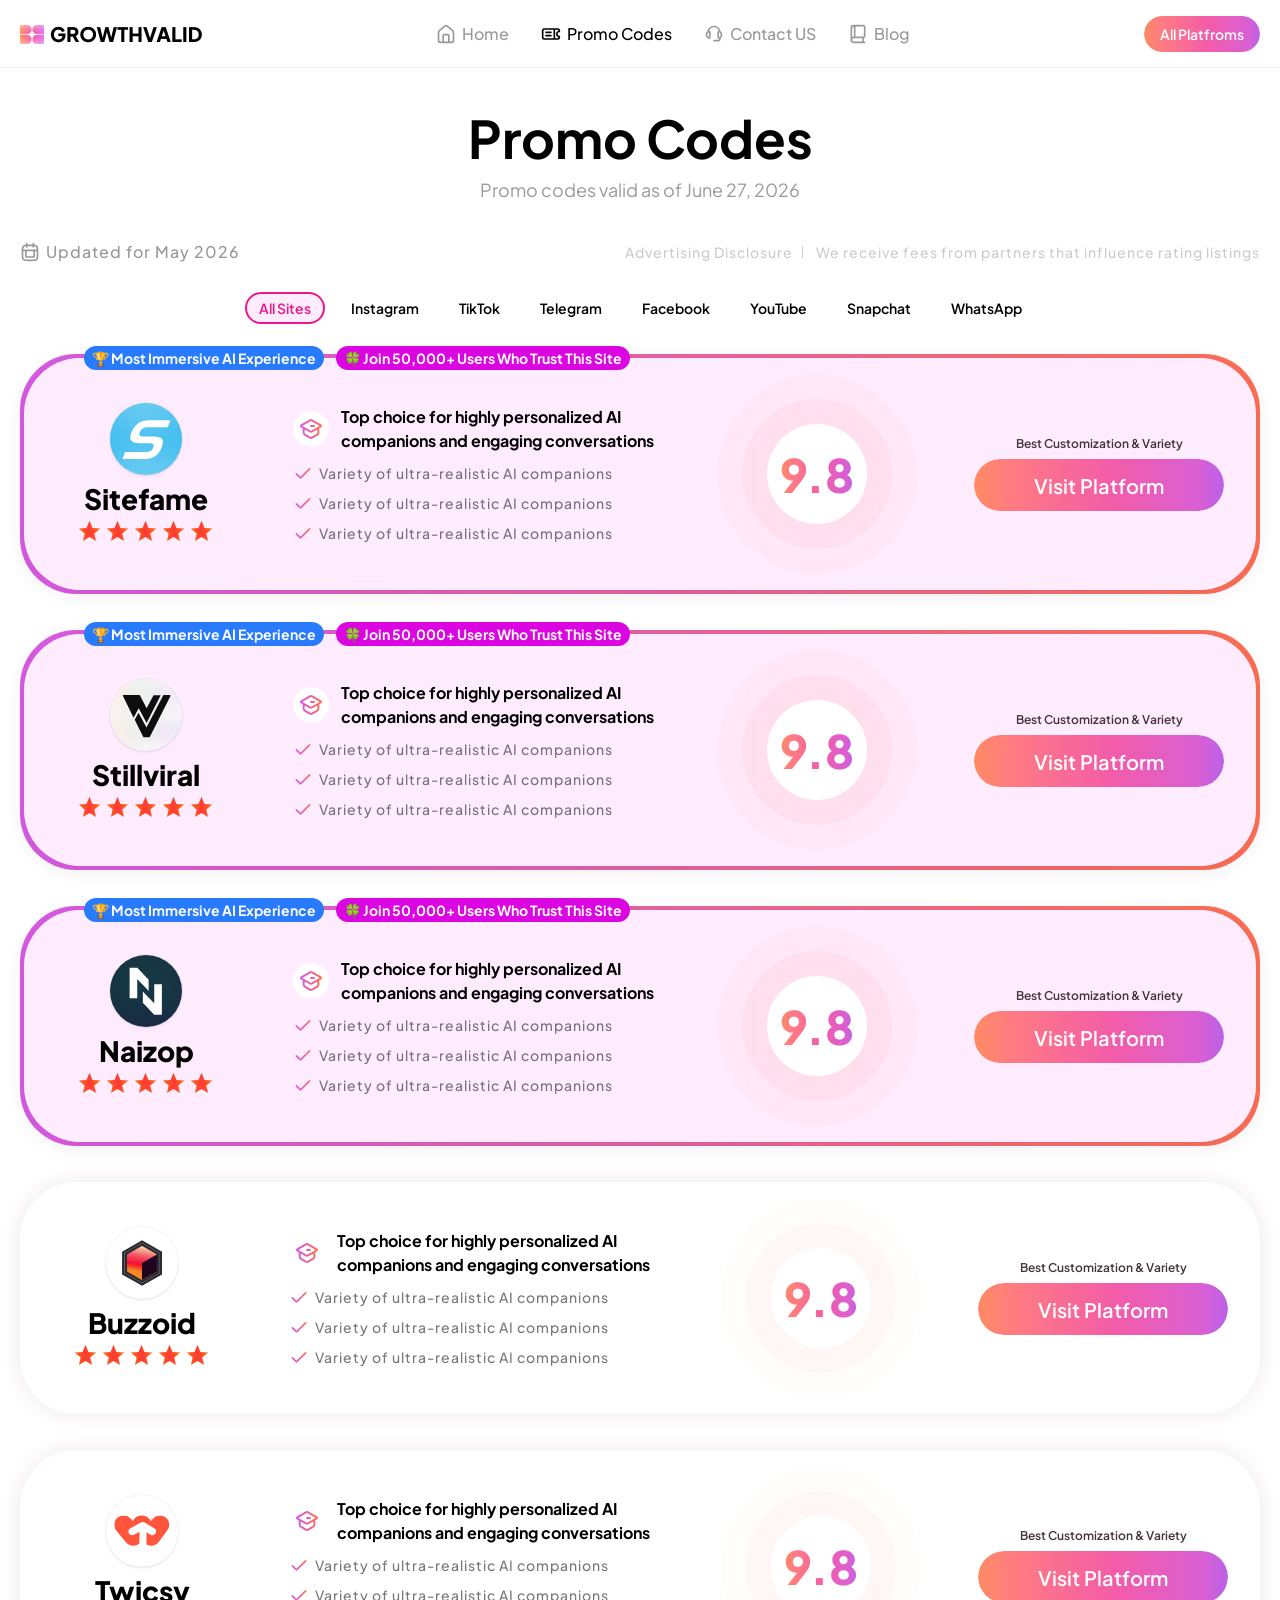
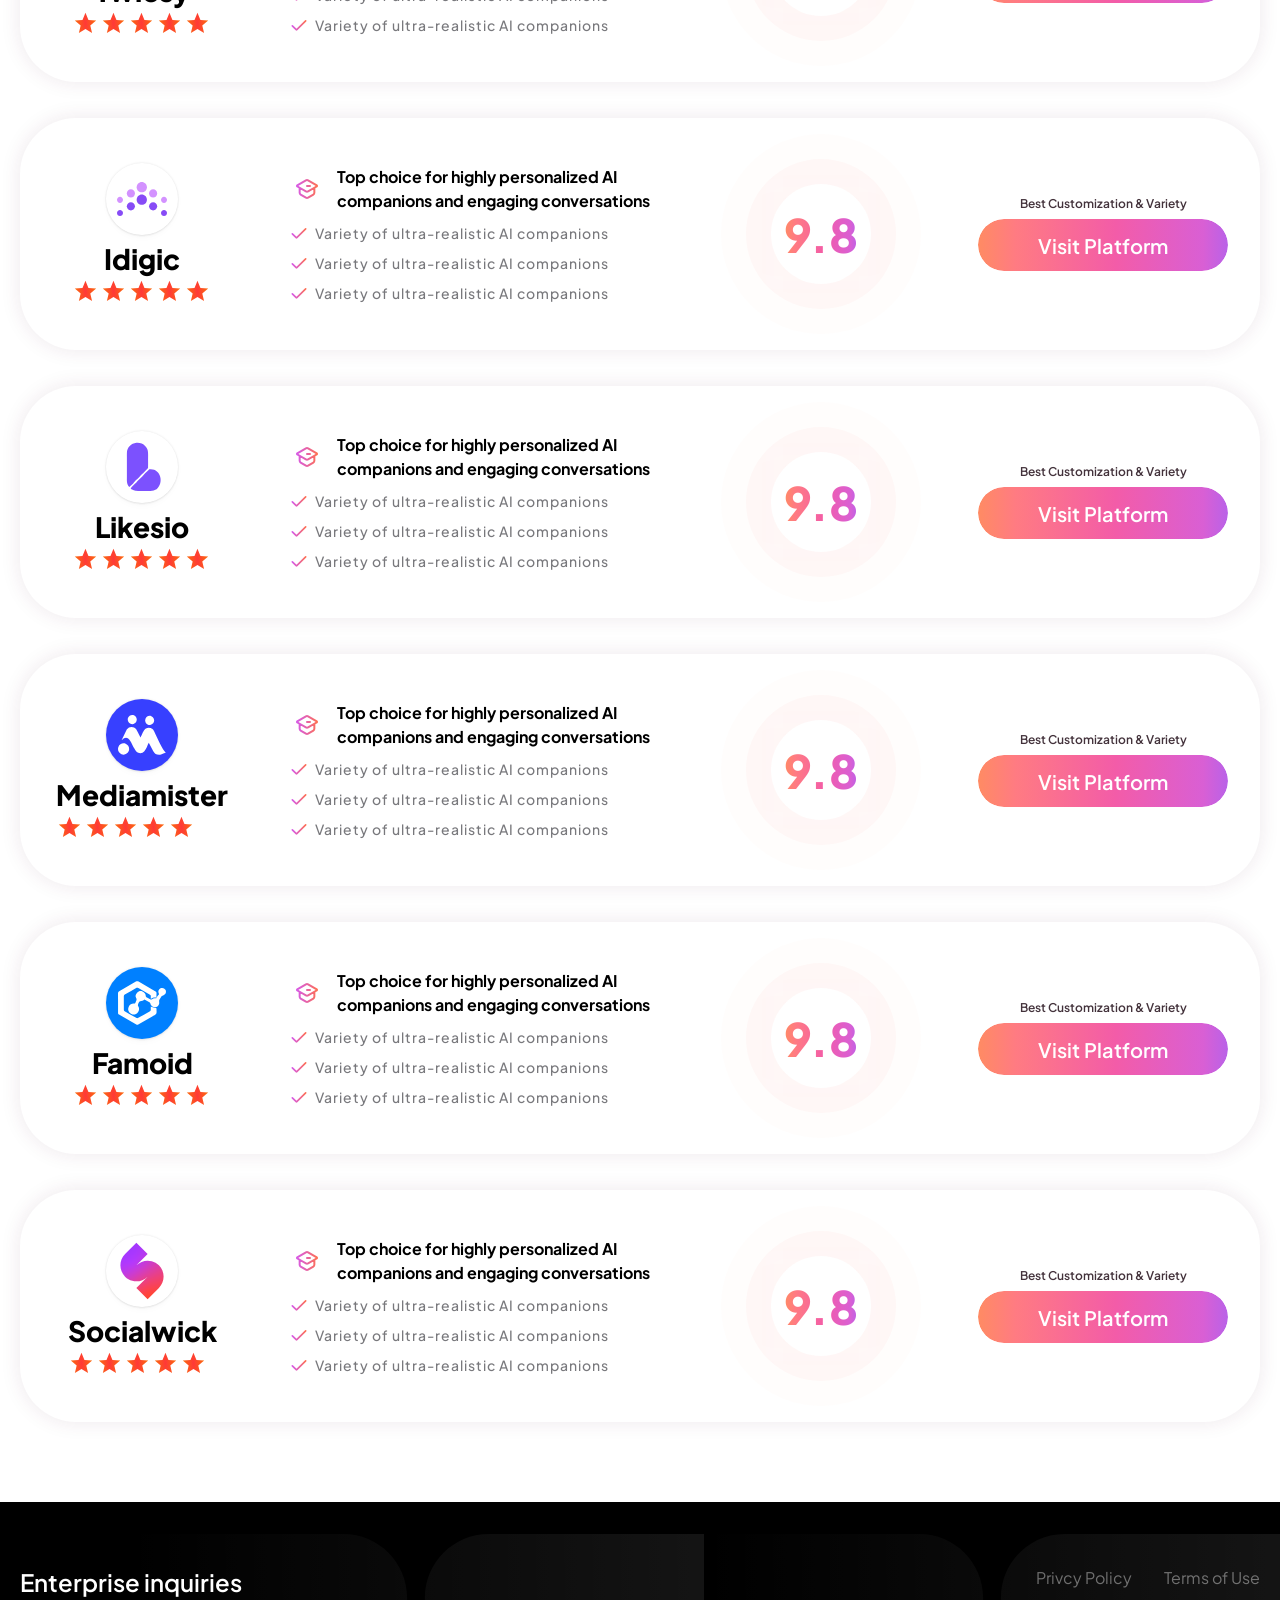
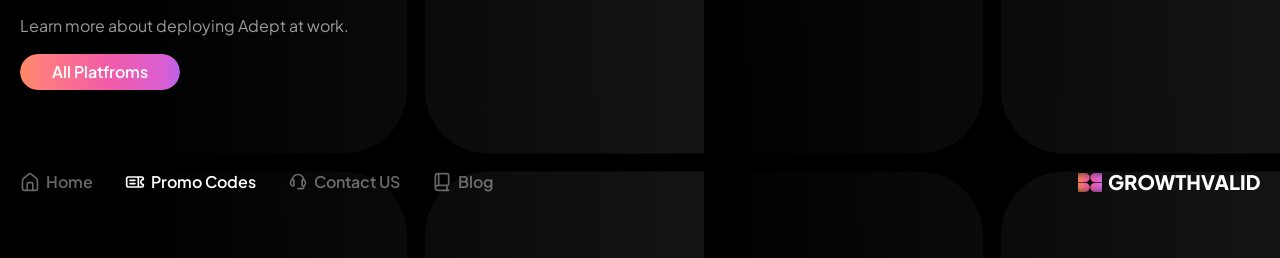
==== commit c8158442: "create done blog page" ====
--- a/promo-codes.html
+++ b/promo-codes.html
@@ -18,7 +18,7 @@
             <div class="container">
                 <div class="wrap-header">
                     <div class="site-logo">
-                        <a href="index.html"><img src="assets/images/Logo.svg" alt="Logo"></a>
+                        <a href="index.html"><img src="assets/images/Logo.png" alt="Logo"></a>
                     </div>
                     <div class="site-nav">
                         <ul>
@@ -854,7 +854,7 @@
                             </ul>
                         </div>
                         <a href="index.html" class="footer-logo">
-                            <img src="assets/images/Logo-white.svg" alt="">
+                            <img src="assets/images/logo-white.png" alt="">
                         </a>
                     </div>
                 </div>
--- a/assets/css/styles.css
+++ b/assets/css/styles.css
@@ -66,9 +66,7 @@
     overflow: hidden;
 }
 
-main {
-    min-height: 100vh;
-}
+
 
 .on-pc {
     display: block;
@@ -614,8 +612,6 @@
 }
 
 
-.all-sites-content {}
-
 .all-sites-content__tabs {
     display: flex;
     align-items: center;
@@ -1204,6 +1200,10 @@
     padding: 40px 0;
 }
 
+.promo-hero .container {
+    max-width: 1280px;
+}
+
 .promo-hero__content {
     text-align: center;
 }
@@ -1220,6 +1220,264 @@
     font-size: 18px;
     line-height: 24px;
     margin-top: 10px;
+}
+
+/* Blog Page */
+.blog-hero {
+    padding: 40px 0 80px;
+}
+
+.blog-hero .container {
+    max-width: 1280px;
+}
+
+.blog-hero__header {
+    text-align: center;
+    margin-bottom: 40px;
+}
+
+.blog-hero__heading span {
+    font-size: 52px;
+    line-height: 60px;
+    background: linear-gradient(90deg,
+            #ff8b63 0%,
+            #ff7b82 15%,
+            #f35ca8 55%,
+            #d95fd4 90%,
+            #b962e8 100%);
+    -webkit-background-clip: text;
+    background-clip: text;
+    -webkit-text-fill-color: transparent;
+    color: transparent;
+    margin-bottom: 10px;
+    display: block;
+}
+
+.blog-hero__heading {
+    font-weight: 700;
+    font-size: 48px;
+    line-height: 1.25;
+    text-transform: capitalize;
+}
+
+.blog-hero__featured {
+    display: flex;
+    flex-wrap: wrap;
+    gap: 32px;
+    align-items: center;
+}
+
+.blog-hero__featured .left {
+    width: calc(49.68% - 16px);
+}
+
+.blog-hero__featured .right {
+    width: calc(50.32% - 16px);
+    padding: 16px;
+}
+
+.blog-hero__featured .blog-img {
+    aspect-ratio: 600/330;
+    overflow: hidden;
+    border-radius: 16px;
+    display: block;
+    transition: all 0.4s ease;
+}
+
+.blog-hero__featured .blog-img:hover {
+    transform: scale(1.02);
+}
+
+.blog-hero__featured .blog-img img {
+    width: 100%;
+    height: 100%;
+    object-fit: cover;
+}
+
+.blog-hero__featured .blog-infos {
+    font-size: 14px;
+    color: rgba(0, 0, 0, 0.4);
+    margin-bottom: 12px;
+}
+
+.blog-hero__featured .blog-infos span {
+    display: inline-block;
+}
+
+.blog-hero__featured .blog-title {
+    font-weight: 600;
+    font-size: 36px;
+    line-height: 1.25;
+    margin-bottom: 6px;
+}
+
+
+
+.blog-hero__featured .blog-title:hover a {
+    color: #f35ca8;
+}
+
+.blog-hero__featured .blog-excerpt {
+    font-size: 16px;
+    line-height: 24px;
+    color: rgba(0, 0, 0, 0.4);
+}
+
+.blog-hero__featured .blog-author {
+    display: flex;
+    align-items: center;
+    gap: 8px;
+    margin-top: 32px;
+}
+
+.blog-hero__featured .blog-author img {
+    width: 44px;
+    height: 44px;
+    object-fit: cover;
+    border-radius: 50%;
+    flex-shrink: 0;
+}
+
+.blog-hero__featured .blog-author__info {
+    font-weight: 600;
+    font-size: 16px;
+    line-height: 24px;
+}
+
+.blog-hero__featured .blog-author__info span {
+    color: #666666;
+    font-weight: 400;
+}
+
+.blog-list-sec {
+    padding-bottom: 80px;
+}
+
+.blog-list-sec .container {
+    max-width: 1280px;
+}
+
+.blog-list {
+    display: grid;
+    grid-template-columns: repeat(3, 1fr);
+    grid-gap: 32px;
+}
+
+.blog-item .item-img {
+    aspect-ratio: 392/220;
+    display: block;
+    overflow: hidden;
+    border-radius: 32px;
+    transition: all 0.3s ease;
+}
+
+.blog-item .item-img img {
+    width: 100%;
+    height: 100%;
+    object-fit: cover;
+}
+
+.blog-item:hover .item-img {
+    transform: scale(1.02);
+}
+
+.blog-item .item-content {
+    padding: 16px;
+}
+
+.blog-item .item-title {
+    font-weight: 500;
+    font-size: 18px;
+    transition: all 0.3s ease;
+    line-height: 24px;
+}
+
+.blog-item .item-title:hover a {
+    color: #f35ca8;
+}
+
+.blog-item .item-infos {
+    margin-top: 12px;
+    font-size: 14px;
+    color: rgba(0, 0, 0, 0.4);
+}
+
+.blog-pagination {
+    margin-top: 32px;
+}
+
+.blog-pagination .page-numbers {
+    display: flex;
+    justify-content: center;
+    align-items: center;
+    gap: 10px;
+    list-style: none;
+    padding: 0;
+    margin: 0;
+}
+
+.blog-pagination .page-numbers li {
+    margin: 0;
+}
+
+.blog-pagination a.page-numbers,
+.blog-pagination span.page-numbers {
+    display: flex;
+    justify-content: center;
+    align-items: center;
+    min-width: 36px;
+    height: 36px;
+    border-radius: 999px;
+    color: #222;
+    text-decoration: none;
+    transition: all .3s ease;
+    font-weight: 700;
+    font-size: 20px;
+    text-align: center;
+    background-color: #E6E6E6;
+    color: rgba(0, 0, 0, 0.2);
+
+}
+
+.blog-pagination a.page-numbers:hover {
+    color: #000;
+
+}
+
+.blog-pagination .current {
+    color: #000 !important;
+}
+
+.blog-pagination .page-numbers .prev,
+.blog-pagination .page-numbers .next {
+    padding: 8px 16px;
+    border-radius: 54px;
+    font-weight: 600;
+    font-size: 14px;
+    line-height: 20px;
+    background-color: #000000;
+    color: #FFFFFF;
+}
+
+.blog-pagination .page-numbers .prev {
+    margin-right: 6px;
+}
+
+.blog-pagination .page-numbers .next {
+    margin-left: 6px;
+}
+
+.blog-pagination .page-numbers .prev:hover,
+.blog-pagination .page-numbers .next:hover {
+    background-color: #E6E6E6;
+}
+
+.blog-pagination .page-numbers.current,
+.blog-pagination .page-numbers.disabled {
+    cursor: default;
+    pointer-events: none;
+    color: #C4C4C4;
+    background-color: #F7F7F7;
 }
 
 @media screen and (max-width: 1200px) {
@@ -1359,6 +1617,30 @@
         line-height: 1.25;
     }
 
+    /* BLOG PAGE */
+    .blog-hero__heading,
+    .blog-hero__heading span {
+        font-size: 48px;
+        line-height: 1.25;
+        margin-bottom: 0;
+    }
+
+
+    .blog-hero__featured .right {
+        padding: 0;
+    }
+
+    .blog-hero__featured .blog-title {
+        font-size: 30px;
+    }
+
+    .blog-hero__featured .blog-author {
+        margin-top: 24px;
+    }
+
+    .blog-list {
+        grid-template-columns: repeat(2, 1fr)
+    }
 }
 
 @media screen and (max-width: 767px) {
@@ -1688,4 +1970,81 @@
         font-size: 16px;
         line-height: 20px;
     }
+
+    /* BLOG PAGE */
+    .blog-hero {
+        padding: 32px 0 60px;
+    }
+
+    .blog-hero__heading,
+    .blog-hero__heading span {
+        font-size: 36px;
+    }
+
+    .blog-hero__header {
+        margin-bottom: 32px;
+    }
+
+    .blog-hero__featured {
+        gap: 16px;
+    }
+
+    .blog-hero__featured .left,
+    .blog-hero__featured .right {
+        width: 100%;
+    }
+
+    .blog-hero__featured .blog-img {
+        aspect-ratio: 335/190;
+    }
+
+    .blog-hero__featured .blog-title {
+        font-size: 24px;
+    }
+
+    .blog-hero__featured .blog-excerpt {
+        font-size: 14px;
+        line-height: 20px;
+    }
+
+    .blog-hero__featured .blog-author img {
+        width: 36px;
+        height: 36px;
+    }
+
+    .blog-hero__featured .blog-author__info {
+        font-size: 14px;
+        line-height: 18px;
+    }
+
+    .blog-list {
+        grid-template-columns: 1fr;
+    }
+
+    .blog-pagination .page-numbers .prev,
+    .blog-pagination .page-numbers .next {
+        font-size: 12px;
+        line-height: 14px;
+        padding: 7px 16px;
+        height: auto;
+    }
+
+    .blog-pagination a.page-numbers,
+    .blog-pagination span.page-numbers {
+        min-width: 32px;
+        height: 32px;
+        font-size: 18px;
+    }
+
+    .blog-item .item-content {
+        padding: 16px 0 0 0;
+    }
+
+    .blog-item .item-img {
+        aspect-ratio: 335/190;
+    }
+
+    .blog-list-sec {
+        padding-bottom: 60px;
+    }
 }
